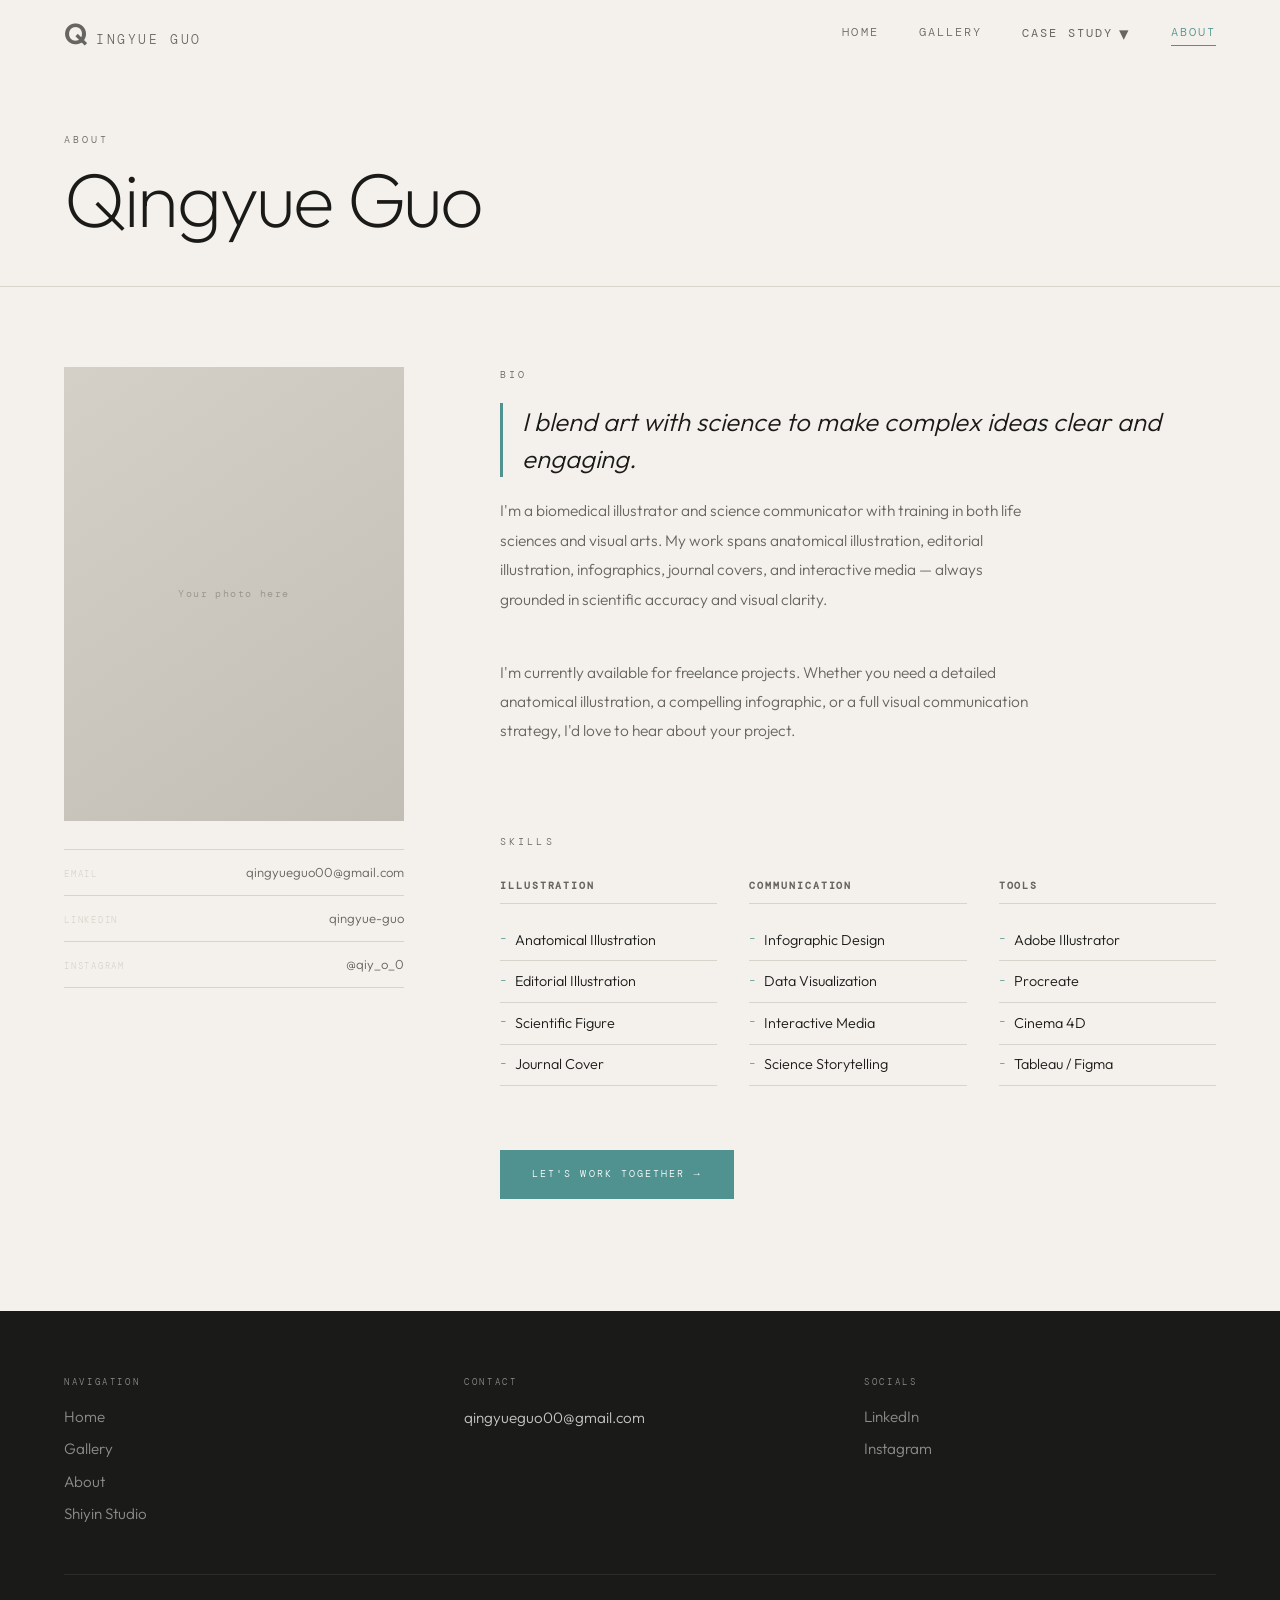
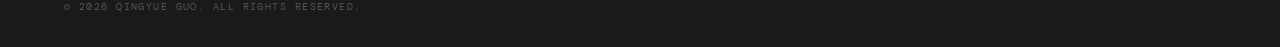
==== pages/about.html @ 1dd17741 "Initial push website frame" ====
<!DOCTYPE html>
<html lang="en">

<head>
    <meta charset="UTF-8" />
    <meta name="viewport" content="width=device-width, initial-scale=1.0" />
    <title>About — Qingyue Guo</title>
    <link rel="preconnect" href="https://fonts.googleapis.com">
    <link rel="preconnect" href="https://fonts.gstatic.com" crossorigin>
    <link
        href="https://fonts.googleapis.com/css2?family=Outfit:wght@200;300;400;500;600&family=DM+Mono:wght@300;400&display=swap"
        rel="stylesheet">
    <link rel="stylesheet" href="../style.css">
    <link rel="stylesheet" href="../about.css">
</head>

<body class="about-page">

    <!-- ══ NAV ══ -->
    <header id="site-header" class="scrolled">
        <div class="nav-logo">
            <a href="../index.html">Q</a>
            <span class="nav-name">ingyue Guo</span>
        </div>
        <nav class="nav-links">
            <a href="../index.html" class="nav-item">Home</a>
            <a href="gallery.html" class="nav-item">Gallery</a>
            <div class="nav-dropdown">
                <button class="nav-item dropdown-trigger" aria-expanded="false">
                    Case Study <span class="dropdown-arrow">▾</span>
                </button>
                <div class="dropdown-menu">
                    <a href="../process.html" class="dropdown-item">Comic</a>
                    <a href="gallery.html" class="dropdown-item">Infographic</a>
                    <a href="../process.html" class="dropdown-item">Portrait</a>
                    <a href="../process.html" class="dropdown-item">Journal Cover</a>
                </div>
            </div>
            <a href="about.html" class="nav-item active">About</a>
        </nav>
        <button class="nav-toggle" aria-label="Toggle menu">
            <span></span><span></span>
        </button>
    </header>

    <!-- ══ PAGE HEADER ══ -->
    <section class="page-header">
        <div class="page-header-inner">
            <div class="section-label">About</div>
            <h1 class="page-title">Qingyue Guo</h1>
        </div>
    </section>

    <!-- ══ MAIN: 2-col layout ══ -->
    <section class="about-main">
        <div class="about-layout">

            <!-- LEFT: photo -->
            <div class="about-photo reveal">
                <div class="photo-frame">
                    <!--
            Replace the div below with your photo:
            <img src="../images/portrait.jpg" alt="Qingyue Guo">
          -->
                    <div class="photo-placeholder">
                        <span>Your photo here</span>
                    </div>
                </div>
                <!-- small contact block under photo -->
                <div class="photo-contact">
                    <a href="mailto:qingyueguo00@gmail.com" class="contact-line">
                        <span class="contact-label">Email</span>
                        <span>qingyueguo00@gmail.com</span>
                    </a>
                    <a href="https://www.linkedin.com/in/qingyue-guo" target="_blank" class="contact-line">
                        <span class="contact-label">LinkedIn</span>
                        <span>qingyue-guo</span>
                    </a>
                    <a href="https://www.instagram.com/qiy_o_0/" target="_blank" class="contact-line">
                        <span class="contact-label">Instagram</span>
                        <span>@qiy_o_0</span>
                    </a>
                </div>
            </div>

            <!-- RIGHT: text -->
            <div class="about-content">

                <!-- Bio -->
                <div class="about-block reveal">
                    <div class="section-label">Bio</div>
                    <p class="about-lead">
                        I blend art with science to make complex ideas clear and engaging.
                    </p>
                    <p class="about-body">
                        I'm a biomedical illustrator and science communicator with training in both life sciences and
                        visual arts. My work spans anatomical illustration, editorial illustration, infographics,
                        journal covers, and interactive media — always grounded in scientific accuracy and visual
                        clarity.
                    </p>
                    <p class="about-body">
                        I'm currently available for freelance projects. Whether you need a detailed anatomical
                        illustration, a compelling infographic, or a full visual communication strategy, I'd love to
                        hear about your project.
                    </p>
                </div>

                <!-- Skills -->
                <div class="about-block reveal">
                    <div class="section-label">Skills</div>
                    <div class="skills-grid">
                        <div class="skill-group">
                            <h3 class="skill-group-title">Illustration</h3>
                            <ul class="skill-list">
                                <li>Anatomical Illustration</li>
                                <li>Editorial Illustration</li>
                                <li>Scientific Figure</li>
                                <li>Journal Cover</li>
                            </ul>
                        </div>
                        <div class="skill-group">
                            <h3 class="skill-group-title">Communication</h3>
                            <ul class="skill-list">
                                <li>Infographic Design</li>
                                <li>Data Visualization</li>
                                <li>Interactive Media</li>
                                <li>Science Storytelling</li>
                            </ul>
                        </div>
                        <div class="skill-group">
                            <h3 class="skill-group-title">Tools</h3>
                            <ul class="skill-list">
                                <li>Adobe Illustrator</li>
                                <li>Procreate</li>
                                <li>Cinema 4D</li>
                                <li>Tableau / Figma</li>
                            </ul>
                        </div>
                    </div>
                </div>

                <!-- CTA -->
                <div class="about-block reveal">
                    <a href="mailto:qingyueguo00@gmail.com" class="about-cta">
                        Let's work together →
                    </a>
                </div>

            </div>
        </div>
    </section>

    <!-- ══ FOOTER ══ -->
    <footer class="site-footer">
        <div class="footer-inner">
            <div class="footer-col">
                <div class="footer-label">Navigation</div>
                <nav class="footer-nav">
                    <a href="../index.html">Home</a>
                    <a href="gallery.html">Gallery</a>
                    <a href="about.html">About</a>
                    <a href="about.html">Shiyin Studio</a>
                </nav>
            </div>
            <div class="footer-col">
                <div class="footer-label">Contact</div>
                <a href="mailto:qingyueguo00@gmail.com" class="footer-email">qingyueguo00@gmail.com</a>
            </div>
            <div class="footer-col">
                <div class="footer-label">Socials</div>
                <div class="footer-socials">
                    <a href="https://www.linkedin.com/in/qingyue-guo" target="_blank">LinkedIn</a>
                    <a href="https://www.instagram.com/qiy_o_0/" target="_blank">Instagram</a>
                </div>
            </div>
        </div>
        <div class="footer-bottom">
            <span>© 2026 Qingyue Guo. All Rights Reserved.</span>
        </div>
    </footer>

    <script src="../script.js"></script>
</body>

</html>
---- style.css ----
/* ═══════════════════════════════════════════
   QINGYUE GUO — PORTFOLIO
   Font:   Outfit (sans-serif) + DM Mono
   Accent: #4f9290 (teal)
═══════════════════════════════════════════ */

/* ── RESET ── */
*,
*::before,
*::after {
  margin: 0;
  padding: 0;
  box-sizing: border-box;
}

:root {
  --paper: #F4F1EC;
  --ink: #1A1A18;
  --ink-mid: #666560;
  --ink-faint: #D8D4CC;
  --accent: #4f9290;
  --accent-dim: rgba(79, 146, 144, 0.15);

  --font-body: 'Outfit', system-ui, sans-serif;
  --font-mono: 'DM Mono', 'Courier New', monospace;

  --header-h: 68px;
  --ease: cubic-bezier(0.25, 0.46, 0.45, 0.94);
}

html {
  scroll-behavior: smooth;
}

body {
  background: var(--paper);
  color: var(--ink);
  font-family: var(--font-body);
  font-weight: 300;
  line-height: 1.6;
  overflow-x: hidden;
}

a {
  color: inherit;
  text-decoration: none;
}

img {
  display: block;
  width: 100%;
  height: 100%;
  object-fit: cover;
}

/* ──────────────────────────────────────────
   HEADER / NAV
────────────────────────────────────────── */
#site-header {
  position: fixed;
  top: 0;
  left: 0;
  right: 0;
  z-index: 100;
  height: var(--header-h);
  display: flex;
  align-items: center;
  justify-content: space-between;
  padding: 0 4rem;
  transition: background 0.45s var(--ease), backdrop-filter 0.45s var(--ease), border-color 0.45s;
  border-bottom: 1px solid transparent;
}

#site-header.scrolled {
  background: rgba(244, 241, 236, 0.9);
  backdrop-filter: blur(14px);
  -webkit-backdrop-filter: blur(14px);
  border-bottom-color: var(--ink-faint);
}

/* Logo */
.nav-logo {
  display: flex;
  align-items: baseline;
  gap: 0.55rem;
}

.nav-logo a {
  font-family: var(--font-body);
  font-size: 1.8rem;
  font-weight: 600;
  letter-spacing: -0.02em;
  color: #fff;
  transition: color 0.4s;
}

#site-header.scrolled .nav-logo a {
  color: var(--ink);
}

.nav-name {
  font-family: var(--font-mono);
  font-size: 0.8rem;
  letter-spacing: 0.2em;
  text-transform: uppercase;
  color: rgba(255, 255, 255, 0.5);
  transition: color 0.4s;
}

#site-header.scrolled .nav-name {
  color: var(--ink-mid);
}

/* Nav links */
.nav-links {
  display: flex;
  align-items: center;
  gap: 2.5rem;
}

/* ── 3 NAV STATES ── */

/* Default: visible but subdued */
.nav-item {
  font-family: var(--font-mono);
  font-size: 0.72rem;
  letter-spacing: 0.18em;
  text-transform: uppercase;
  color: rgba(255, 255, 255, 0.55);
  background: none;
  border: none;
  cursor: pointer;
  padding: 0;
  display: flex;
  align-items: center;
  gap: 0.35rem;
  position: relative;
  transition: color 0.25s;
}

/* Hover: white + underline in accent color */
.nav-item:hover {
  color: #fff;
}

.nav-item::after {
  content: '';
  position: absolute;
  bottom: -3px;
  left: 0;
  right: 0;
  height: 1px;
  background: var(--accent);
  transform: scaleX(0);
  transform-origin: left;
  transition: transform 0.25s var(--ease);
}

.nav-item:hover::after {
  transform: scaleX(1);
}

/* Active (current page): accent color + permanent underline */
.nav-item.active {
  color: var(--accent);
}

.nav-item.active::after {
  transform: scaleX(1);
}

/* -- Scrolled versions of the 3 states -- */
#site-header.scrolled .nav-item {
  color: var(--ink-mid);
}

#site-header.scrolled .nav-item:hover {
  color: var(--ink);
}

#site-header.scrolled .nav-item.active {
  color: var(--accent);
}

/* Dropdown arrow */
.dropdown-arrow {
  font-size: 1.2rem;
  transition: transform 0.3s var(--ease);
  display: inline-block;
}

.nav-dropdown.open .dropdown-arrow {
  transform: rotate(180deg);
}

/* Dropdown menu */
.nav-dropdown {
  position: relative;
}

.dropdown-menu {
  position: absolute;
  top: calc(100% + 14px);
  right: 0;
  min-width: 150px;
  background: var(--paper);
  border: 1px solid var(--ink-faint);
  padding: 0.4rem 0;
  opacity: 0;
  pointer-events: none;
  transform: translateY(-6px);
  transition: opacity 0.2s var(--ease), transform 0.2s var(--ease);
}

.nav-dropdown.open .dropdown-menu {
  opacity: 1;
  pointer-events: all;
  transform: translateY(0);
}

.dropdown-item {
  display: block;
  padding: 0.65rem 1.2rem;
  font-family: var(--font-mono);
  font-size: 0.65rem;
  letter-spacing: 0.15em;
  text-transform: uppercase;
  color: var(--ink-mid);
  transition: color 0.2s, padding-left 0.2s;
}

.dropdown-item:hover {
  color: var(--accent);
  padding-left: 1.5rem;
}

/* Mobile toggle */
.nav-toggle {
  display: none;
  flex-direction: column;
  gap: 5px;
  background: none;
  border: none;
  cursor: pointer;
  padding: 4px;
}

.nav-toggle span {
  display: block;
  width: 22px;
  height: 1px;
  background: #fff;
  transition: background 0.4s, transform 0.3s;
}

#site-header.scrolled .nav-toggle span {
  background: var(--ink);
}

/* ──────────────────────────────────────────
   HERO
────────────────────────────────────────── */
.hero {
  position: relative;
  width: 100%;
  height: 100vh;
  min-height: 600px;
  display: flex;
  align-items: flex-end;
  overflow: hidden;
}

.hero-image-container {
  position: absolute;
  inset: 0;
  z-index: 0;
}

/* Placeholder until you add your image */
.hero-image-placeholder {
  width: 100%;
  height: 100%;
  background: linear-gradient(135deg, #1e2a2a 0%, #2d1f1a 100%);
  display: flex;
  flex-direction: column;
  align-items: center;
  justify-content: center;
  gap: 0.6rem;
}

.placeholder-hint {
  font-family: var(--font-mono);
  font-size: 0.8rem;
  letter-spacing: 0.15em;
  color: rgba(255, 255, 255, 0.25);
}

.placeholder-sub {
  font-family: var(--font-mono);
  font-size: 0.6rem;
  letter-spacing: 0.1em;
  color: rgba(255, 255, 255, 0.12);
}

/* Real image fills the container */
.hero-image-container img {
  width: 100%;
  height: 100%;
  object-fit: cover;
  object-position: center;
}

/* Gradient: lets top nav show, darkens bottom for text legibility */
.hero-overlay {
  position: absolute;
  inset: 0;
  background: linear-gradient(to bottom,
      rgba(10, 10, 8, 0.2) 0%,
      rgba(10, 10, 8, 0.0) 35%,
      rgba(10, 10, 8, 0.45) 70%,
      rgba(10, 10, 8, 0.75) 100%);
}

.hero-content {
  position: relative;
  z-index: 2;
  padding: 0 4rem 5.5rem;
  opacity: 0;
  animation: fadeUp 0.9s 0.25s var(--ease) forwards;
}

@keyframes fadeUp {
  from {
    opacity: 0;
    transform: translateY(18px);
  }

  to {
    opacity: 1;
    transform: translateY(0);
  }
}

.hero-title {
  font-family: var(--font-body);
  font-size: clamp(3.5rem, 8vw, 7.5rem);
  font-weight: 300;
  line-height: 1;
  margin-left: -0.05em;
  letter-spacing: -0.03em;
  color: #fff;
  margin-bottom: 1.8rem;
}

.hero-sub {
  font-family: var(--font-mono);
  font-size: 0.75rem;
  letter-spacing: 0.2em;
  text-transform: uppercase;
  color: rgba(255, 255, 255, 0.75);
  margin-bottom: 2.5rem;
}

.hero-cta {
  display: inline-flex;
  align-items: center;
  gap: 0.8rem;
  font-family: var(--font-mono);
  font-size: 0.75rem;
  letter-spacing: 0.2em;
  text-transform: uppercase;
  color: #fff;
  border: 1px solid rgba(255, 255, 255, 0.35);
  padding: 0.85rem 1.8rem;
  transition: background 0.3s, border-color 0.3s, color 0.3s;
}

.hero-cta:hover {
  background: var(--accent);
  border-color: var(--accent);
  color: #fff;
}

/* Scroll hint */
.hero-scroll-hint {
  position: absolute;
  bottom: 2.5rem;
  right: 4rem;
  z-index: 2;
  display: flex;
  flex-direction: column;
  align-items: center;
  gap: 0.5rem;
  opacity: 0;
  animation: fadeUp 0.9s 0.8s var(--ease) forwards;
}

.hero-scroll-hint span {
  font-family: var(--font-mono);
  font-size: 0.52rem;
  letter-spacing: 0.3em;
  text-transform: uppercase;
  color: rgba(255, 255, 255, 0.35);
  writing-mode: vertical-rl;
}

.scroll-line {
  width: 1px;
  height: 48px;
  background: linear-gradient(to bottom, rgba(255, 255, 255, 0.3), transparent);
  animation: scrollPulse 2s 1.2s ease-in-out infinite;
}

@keyframes scrollPulse {

  0%,
  100% {
    opacity: 0.4;
    transform: scaleY(1);
  }

  50% {
    opacity: 1;
    transform: scaleY(0.65);
  }
}

/* ──────────────────────────────────────────
   GALLERY SECTION
────────────────────────────────────────── */
.section-gallery {
  padding: 6rem 4rem;
}

.section-header {
  display: flex;
  align-items: baseline;
  justify-content: space-between;
  padding-top: 1.2rem;
  border-top: 1px solid var(--ink-faint);
  margin-bottom: 2.5rem;
}

.section-label {
  font-family: var(--font-mono);
  font-size: 0.65rem;
  letter-spacing: 0.3em;
  text-transform: uppercase;
  color: var(--ink-mid);
}

.section-title {
  font-size: 1.6rem;
  font-weight: 300;
  letter-spacing: -0.02em;
}

.section-link {
  font-family: var(--font-mono);
  font-size: 0.58rem;
  letter-spacing: 0.2em;
  text-transform: uppercase;
  color: var(--ink-mid);
  transition: color 0.2s;
}

.section-link:hover {
  color: var(--accent);
}

/* ── GALLERY GRID — 3 / 2 / 1 columns ── */
.gallery-grid {
  display: grid;
  grid-template-columns: repeat(3, 1fr);
  gap: 1.2rem;
}

/* All cards uniform square-ish */
.gallery-card {
  position: relative;
  overflow: hidden;
  aspect-ratio: 4 / 3;
  cursor: pointer;
  background: #c8c3bb;
}

/* ── PLACEHOLDER ── */
.card-placeholder {
  width: 100%;
  height: 100%;
  background: linear-gradient(145deg, #d2cdc5 0%, #bfbab2 100%);
  display: flex;
  flex-direction: column;
  align-items: center;
  justify-content: center;
  gap: 0.8rem;
  position: relative;
}

/* Number badge via ::before */
.card-placeholder::before {
  content: attr(data-n);
  font-family: var(--font-mono);
  font-size: 3rem;
  font-weight: 300;
  color: rgba(26, 26, 24, 0.12);
  letter-spacing: -0.02em;
  line-height: 1;
}

/* Thin cross-hair lines for visual interest */
.card-placeholder::after {
  content: '';
  position: absolute;
  inset: 0;
  background:
    linear-gradient(to right, transparent calc(50% - 0.5px), rgba(26, 26, 24, 0.06) calc(50% - 0.5px), rgba(26, 26, 24, 0.06) calc(50% + 0.5px), transparent calc(50% + 0.5px)),
    linear-gradient(to bottom, transparent calc(50% - 0.5px), rgba(26, 26, 24, 0.06) calc(50% - 0.5px), rgba(26, 26, 24, 0.06) calc(50% + 0.5px), transparent calc(50% + 0.5px));
}

/* Image inside card — fills card & scales on hover */
.card-image {
  width: 100%;
  height: 100%;
  overflow: hidden;
}

.card-image img {
  width: 100%;
  height: 100%;
  object-fit: cover;
  transform: scale(1.04);
  transition: transform 0.65s var(--ease);
}

.gallery-card:hover .card-image img {
  transform: scale(1);
}

/* ── CARD OVERLAY — slides up on hover ── */
.card-overlay {
  position: absolute;
  inset: 0;
  display: flex;
  flex-direction: column;
  justify-content: flex-end;
  padding: 1.4rem 1.2rem;
  background: linear-gradient(to top, rgba(10, 10, 8, 0.78) 0%, rgba(10, 10, 8, 0.0) 55%);
  opacity: 0;
  transition: opacity 0.32s var(--ease);
}

.gallery-card:hover .card-overlay {
  opacity: 1;
}

/* Left accent bar that slides in */
.card-overlay::before {
  content: '';
  position: absolute;
  left: 0;
  top: 30%;
  bottom: 0;
  width: 3px;
  background: var(--accent);
  transform: scaleY(0);
  transform-origin: bottom;
  transition: transform 0.35s 0.05s var(--ease);
}

.gallery-card:hover .card-overlay::before {
  transform: scaleY(1);
}

.card-type {
  font-family: var(--font-mono);
  font-size: 0.62rem;
  letter-spacing: 0.25em;
  text-transform: uppercase;
  color: var(--accent);
  display: block;
  margin-bottom: 0.4rem;
  transform: translateY(6px);
  transition: transform 0.3s var(--ease);
}

.gallery-card:hover .card-type {
  transform: translateY(0);
}

.card-title {
  font-size: 1.15rem;
  font-weight: 400;
  line-height: 1.35;
  color: #fff;
  transform: translateY(6px);
  transition: transform 0.3s 0.04s var(--ease);
  margin-bottom: 0.7rem;
}

.gallery-card:hover .card-title {
  transform: translateY(0);
}

.card-link {
  font-family: var(--font-mono);
  font-size: 0.55rem;
  letter-spacing: 0.18em;
  text-transform: uppercase;
  color: rgba(255, 255, 255, 0.6);
  opacity: 0;
  transition: opacity 0.25s 0.08s var(--ease), color 0.2s;
  align-self: flex-start;
}

.gallery-card:hover .card-link {
  opacity: 1;
}

.card-link:hover {
  color: var(--accent);
}

/* ──────────────────────────────────────────
   ABOUT SECTION
────────────────────────────────────────── */
.section-about {
  padding: 5rem 4rem;
  border-top: 1px solid var(--ink-faint);
}

.about-inner {
  display: grid;
  grid-template-columns: 1fr 1fr;
  gap: 6rem;
  align-items: start;
}

.about-quote {
  font-size: clamp(1.25rem, 2vw, 1.8rem);
  font-weight: 300;
  font-style: italic;
  line-height: 1.45;
  color: var(--ink);
  margin: 1rem 0 1.5rem;
  border-left: 3px solid var(--accent);
  padding-left: 1.2rem;
}

.about-body {
  font-size: 1rem;
  font-weight: 300;
  line-height: 1.9;
  color: var(--ink-mid);
  margin-bottom: 1.5rem;
  max-width: 46ch;
}

.text-link {
  font-family: var(--font-mono);
  font-size: 0.6rem;
  letter-spacing: 0.2em;
  text-transform: uppercase;
  color: var(--ink-mid);
  display: inline-flex;
  align-items: center;
  gap: 0.5rem;
  transition: color 0.2s, gap 0.2s;
}

.text-link:hover {
  color: var(--accent);
  gap: 0.9rem;
}

.services-list {
  list-style: none;
  margin-top: 1rem;
}

.services-list li {
  font-size: 0.95rem;
  font-weight: 300;
  padding: 0.85rem 0;
  border-bottom: 1px solid var(--ink-faint);
  color: var(--ink);
  display: flex;
  align-items: center;
  gap: 0.6rem;
  transition: color 0.2s, padding-left 0.2s;
  cursor: default;
}

.services-list li::before {
  content: '–';
  color: var(--accent);
  font-family: var(--font-mono);
  font-size: 0.75rem;
}

.services-list li:hover {
  color: var(--accent);
  padding-left: 0.4rem;
}

/* ──────────────────────────────────────────
   FOOTER
────────────────────────────────────────── */
.site-footer {
  background: var(--ink);
  color: var(--paper);
  padding: 4rem 4rem 2rem;
}

.footer-inner {
  display: grid;
  grid-template-columns: repeat(3, 1fr);
  gap: 3rem;
  padding-bottom: 3rem;
  border-bottom: 1px solid rgba(255, 255, 255, 0.08);
}

.footer-label {
  font-family: var(--font-mono);
  font-size: 0.55rem;
  letter-spacing: 0.3em;
  text-transform: uppercase;
  color: rgba(255, 255, 255, 0.5);
  margin-bottom: 1rem;
}

.footer-email {
  font-size: 0.95rem;
  font-weight: 300;
  color: rgba(255, 255, 255, 0.75);
  transition: color 0.2s;
}

.footer-email:hover {
  color: var(--accent);
}

.footer-nav,
.footer-socials {
  display: flex;
  flex-direction: column;
  gap: 0.5rem;
}

.footer-nav a,
.footer-socials a {
  font-size: 0.95rem;
  font-weight: 300;
  color: rgba(255, 255, 255, 0.5);
  transition: color 0.2s;
}

.footer-nav a:hover,
.footer-socials a:hover {
  color: var(--accent);
}

.footer-bottom {
  padding-top: 1.5rem;
  font-family: var(--font-mono);
  font-size: 0.6rem;
  letter-spacing: 0.15em;
  text-transform: uppercase;
  color: rgba(255, 255, 255, 0.3);
}

/* ──────────────────────────────────────────
   SCROLL REVEAL UTILITY
────────────────────────────────────────── */
.reveal {
  opacity: 0;
  transform: translateY(22px);
  transition: opacity 0.7s var(--ease), transform 0.7s var(--ease);
}

.reveal.visible {
  opacity: 1;
  transform: translateY(0);
}

/* ──────────────────────────────────────────
   RESPONSIVE
────────────────────────────────────────── */

/* Tablet: 2 columns */
@media (max-width: 1024px) {
  #site-header {
    padding: 0 2rem;
  }

  .hero-content {
    padding: 0 2rem 4rem;
  }

  .hero-scroll-hint {
    right: 2rem;
  }

  .section-gallery {
    padding: 5rem 2rem;
  }

  .gallery-grid {
    grid-template-columns: repeat(2, 1fr);
  }

  .section-about {
    padding: 4rem 2rem;
  }

  .about-inner {
    grid-template-columns: 1fr;
    gap: 3rem;
  }

  .site-footer {
    padding: 3rem 2rem 2rem;
  }

  .footer-inner {
    grid-template-columns: 1fr 1fr;
  }
}

/* Mobile: 1 column */
@media (max-width: 640px) {
  .nav-links {
    display: none;
  }

  .nav-toggle {
    display: flex;
  }

  /* Mobile nav open */
  .nav-links.open {
    display: flex;
    flex-direction: column;
    position: fixed;
    inset: 0;
    top: var(--header-h);
    background: var(--paper);
    padding: 3rem 2rem;
    gap: 1.8rem;
    z-index: 99;
  }

  .nav-links.open .nav-item {
    font-size: 1.6rem;
    font-weight: 300;
    font-family: var(--font-body);
    color: var(--ink);
    letter-spacing: -0.01em;
    text-transform: none;
  }

  .nav-links.open .nav-item::after {
    display: none;
  }

  .nav-links.open .nav-item.active {
    color: var(--accent);
  }

  .hero-title {
    font-size: clamp(3rem, 13vw, 5rem);
  }

  .gallery-grid {
    grid-template-columns: 1fr;
  }

  .gallery-card {
    aspect-ratio: 4/3;
  }

  .section-header {
    flex-wrap: wrap;
    gap: 0.5rem;
  }

  .footer-inner {
    grid-template-columns: 1fr;
  }
}
---- about.css ----
/* ═══════════════════════════════════════════
   ABOUT PAGE
═══════════════════════════════════════════ */

/* Header always dark on this page */
.about-page #site-header .nav-logo a,
.about-page #site-header .nav-name,
.about-page #site-header .nav-item { color: var(--ink-mid); }
.about-page #site-header .nav-item:hover { color: var(--ink); }
.about-page #site-header .nav-item.active { color: var(--accent); }
.about-page #site-header .nav-toggle span { background: var(--ink); }

/* ── PAGE HEADER ── */
.page-header {
  padding: calc(var(--header-h) + 4rem) 4rem 3rem;
  border-bottom: 1px solid var(--ink-faint);
}

.page-title {
  font-size: clamp(2.5rem, 6vw, 5rem);
  font-weight: 200;
  letter-spacing: -0.03em;
  line-height: 1;
  margin-top: 0.8rem;
}

/* ── MAIN LAYOUT ── */
.about-main { padding: 5rem 4rem 7rem; }

.about-layout {
  display: grid;
  grid-template-columns: 340px 1fr;
  gap: 6rem;
  align-items: start;
}

/* ── LEFT: PHOTO ── */
.about-photo { position: sticky; top: calc(var(--header-h) + 2rem); }

.photo-frame {
  width: 100%;
  aspect-ratio: 3 / 4;
  overflow: hidden;
  background: var(--ink-faint);
  margin-bottom: 1.8rem;
}

.photo-frame img {
  width: 100%; height: 100%; object-fit: cover;
}

.photo-placeholder {
  width: 100%; height: 100%;
  display: flex; align-items: center; justify-content: center;
  background: linear-gradient(145deg, #d4cfc7, #c2bdb5);
}

.photo-placeholder span {
  font-family: var(--font-mono);
  font-size: 0.6rem; letter-spacing: 0.15em;
  color: rgba(26,26,24,0.3);
}

/* Contact lines under photo */
.photo-contact {
  display: flex; flex-direction: column; gap: 0;
  border-top: 1px solid var(--ink-faint);
}

.contact-line {
  display: flex; justify-content: space-between; align-items: baseline;
  padding: 0.75rem 0;
  border-bottom: 1px solid var(--ink-faint);
  font-size: 0.82rem; font-weight: 300;
  color: var(--ink-mid);
  transition: color 0.2s;
  gap: 1rem;
}

.contact-line:hover { color: var(--accent); }

.contact-label {
  font-family: var(--font-mono);
  font-size: 0.55rem; letter-spacing: 0.2em; text-transform: uppercase;
  color: var(--ink-faint);
  flex-shrink: 0;
}

/* ── RIGHT: CONTENT ── */
.about-content {
  display: flex; flex-direction: column; gap: 4rem;
}

.about-block { display: flex; flex-direction: column; gap: 1.2rem; }

.about-lead {
  font-size: clamp(1.2rem, 2vw, 1.6rem);
  font-weight: 300;
  line-height: 1.45;
  color: var(--ink);
  border-left: 3px solid var(--accent);
  padding-left: 1.2rem;
  font-style: italic;
}

.about-body {
  font-size: 0.97rem; font-weight: 300;
  line-height: 1.9; color: var(--ink-mid);
  max-width: 55ch;
}

/* ── SKILLS GRID ── */
.skills-grid {
  display: grid;
  grid-template-columns: repeat(3, 1fr);
  gap: 2rem;
  margin-top: 0.5rem;
}

.skill-group-title {
  font-family: var(--font-mono);
  font-size: 0.6rem; letter-spacing: 0.2em; text-transform: uppercase;
  color: var(--ink-mid);
  margin-bottom: 1rem;
  padding-bottom: 0.6rem;
  border-bottom: 1px solid var(--ink-faint);
}

.skill-list {
  list-style: none;
  display: flex; flex-direction: column; gap: 0;
}

.skill-list li {
  font-size: 0.9rem; font-weight: 300;
  padding: 0.55rem 0;
  border-bottom: 1px solid var(--ink-faint);
  color: var(--ink);
  display: flex; align-items: center; gap: 0.5rem;
}

.skill-list li::before {
  content: '–';
  color: var(--accent);
  font-family: var(--font-mono);
  font-size: 0.7rem;
  flex-shrink: 0;
}

/* ── CTA ── */
.about-cta {
  display: inline-flex; align-items: center;
  font-family: var(--font-mono);
  font-size: 0.65rem; letter-spacing: 0.2em; text-transform: uppercase;
  color: #fff;
  background: var(--accent);
  padding: 1rem 2rem;
  transition: opacity 0.25s;
  align-self: flex-start;
}
.about-cta:hover { opacity: 0.82; }

/* ── RESPONSIVE ── */
@media (max-width: 1024px) {
  .about-main { padding: 4rem 2rem 6rem; }
  .about-layout {
    grid-template-columns: 260px 1fr;
    gap: 4rem;
  }
  .skills-grid { grid-template-columns: repeat(2, 1fr); }
}

@media (max-width: 768px) {
  .page-header { padding: calc(var(--header-h) + 3rem) 2rem 2.5rem; }
  .about-layout {
    grid-template-columns: 1fr;
    gap: 3rem;
  }
  .about-photo { position: static; }
  .photo-frame { max-width: 320px; }
  .skills-grid { grid-template-columns: repeat(2, 1fr); }
}

@media (max-width: 480px) {
  .skills-grid { grid-template-columns: 1fr; }
}
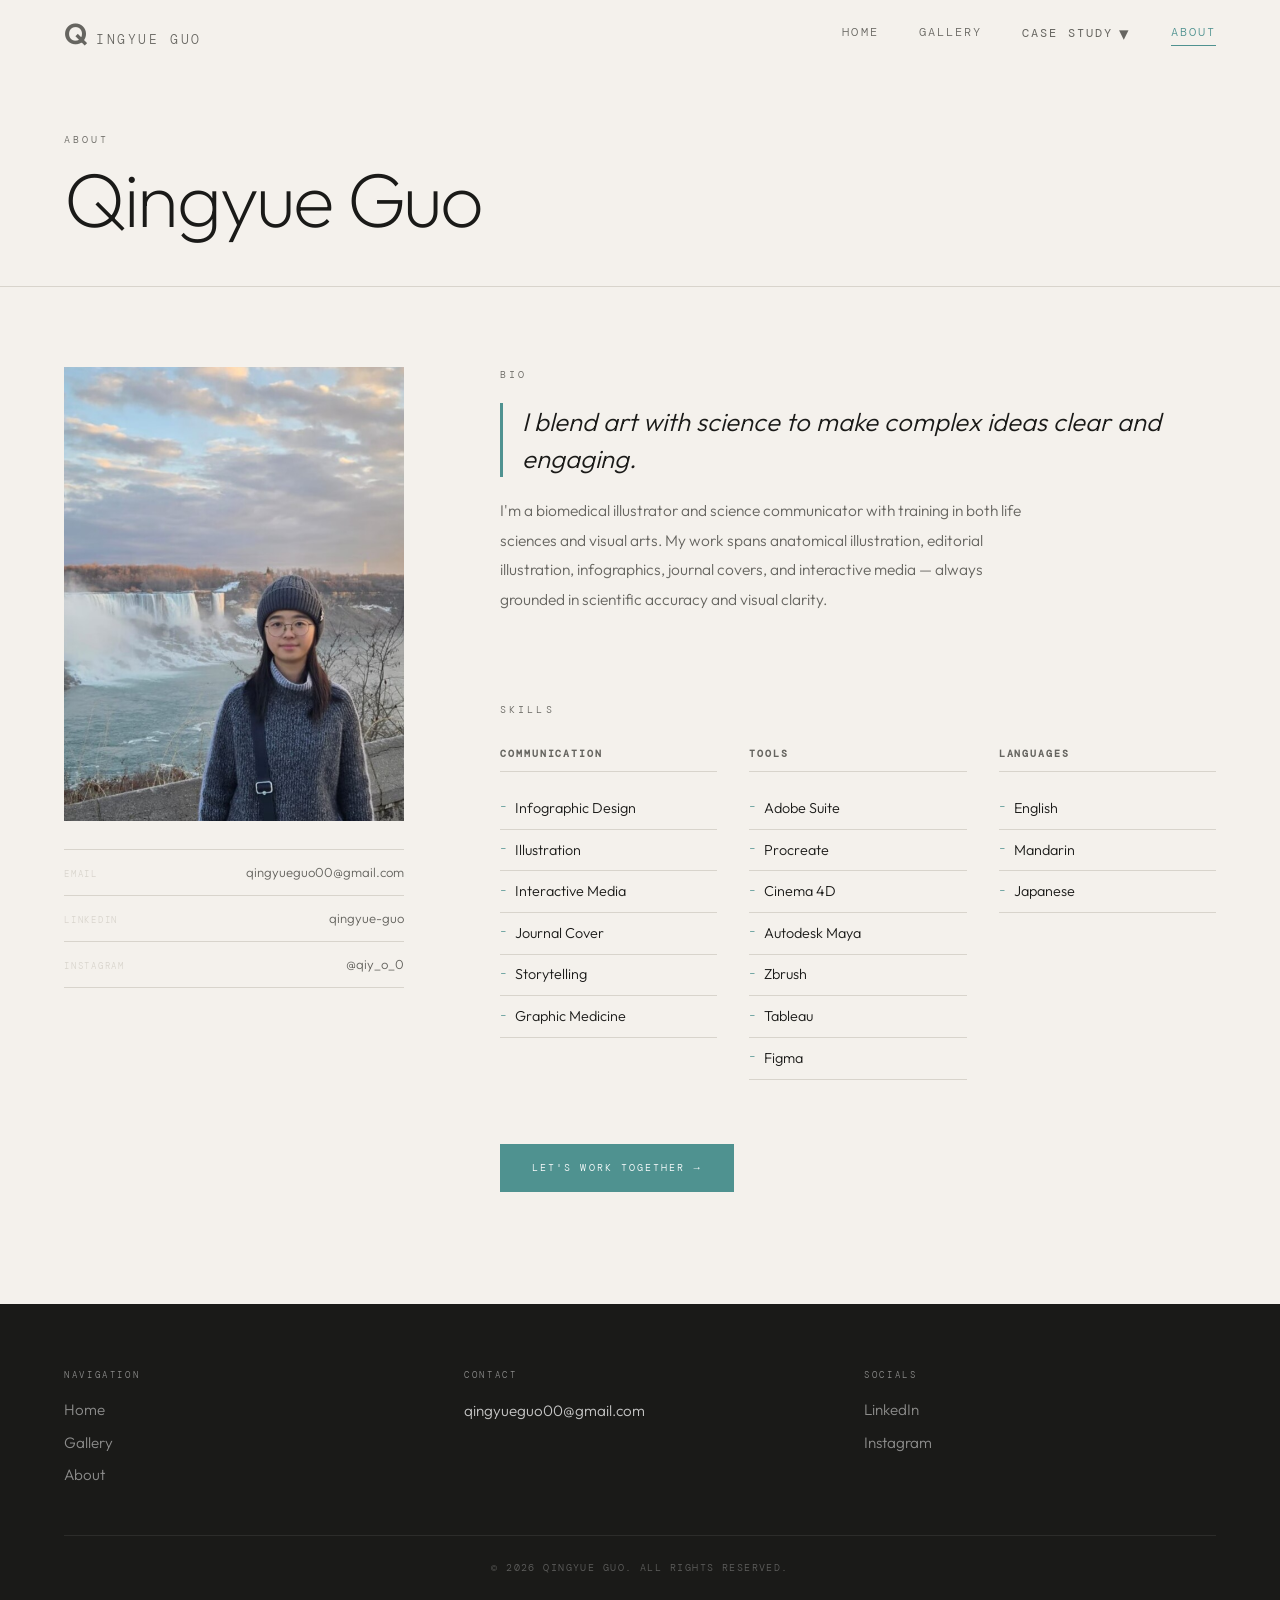
==== commit 3eea5ace: "0301 Updates - Updated Home page - Updated About page - Added images - Minor edits" ====
--- a/pages/about.html
+++ b/pages/about.html
@@ -30,7 +30,6 @@
                     Case Study <span class="dropdown-arrow">▾</span>
                 </button>
                 <div class="dropdown-menu">
-                    <a href="../process.html" class="dropdown-item">Comic</a>
                     <a href="gallery.html" class="dropdown-item">Infographic</a>
                     <a href="../process.html" class="dropdown-item">Portrait</a>
                     <a href="../process.html" class="dropdown-item">Journal Cover</a>
@@ -58,13 +57,7 @@
             <!-- LEFT: photo -->
             <div class="about-photo reveal">
                 <div class="photo-frame">
-                    <!--
-            Replace the div below with your photo:
-            <img src="../images/portrait.jpg" alt="Qingyue Guo">
-          -->
-                    <div class="photo-placeholder">
-                        <span>Your photo here</span>
-                    </div>
+                <img src="../images/photo.png" alt="photo">
                 </div>
                 <!-- small contact block under photo -->
                 <div class="photo-contact">
@@ -98,11 +91,6 @@
                         journal covers, and interactive media — always grounded in scientific accuracy and visual
                         clarity.
                     </p>
-                    <p class="about-body">
-                        I'm currently available for freelance projects. Whether you need a detailed anatomical
-                        illustration, a compelling infographic, or a full visual communication strategy, I'd love to
-                        hear about your project.
-                    </p>
                 </div>
 
                 <!-- Skills -->
@@ -110,30 +98,34 @@
                     <div class="section-label">Skills</div>
                     <div class="skills-grid">
                         <div class="skill-group">
-                            <h3 class="skill-group-title">Illustration</h3>
-                            <ul class="skill-list">
-                                <li>Anatomical Illustration</li>
-                                <li>Editorial Illustration</li>
-                                <li>Scientific Figure</li>
-                                <li>Journal Cover</li>
-                            </ul>
-                        </div>
-                        <div class="skill-group">
                             <h3 class="skill-group-title">Communication</h3>
                             <ul class="skill-list">
                                 <li>Infographic Design</li>
-                                <li>Data Visualization</li>
+                                <li>Illustration</li>
                                 <li>Interactive Media</li>
-                                <li>Science Storytelling</li>
+                                <li>Journal Cover</li>
+                                <li>Storytelling</li>
+                                <li>Graphic Medicine</li>
                             </ul>
                         </div>
                         <div class="skill-group">
                             <h3 class="skill-group-title">Tools</h3>
                             <ul class="skill-list">
-                                <li>Adobe Illustrator</li>
+                                <li>Adobe Suite</li>
                                 <li>Procreate</li>
                                 <li>Cinema 4D</li>
-                                <li>Tableau / Figma</li>
+                                <li>Autodesk Maya</li>
+                                <li>Zbrush</li>
+                                <li>Tableau</li>
+                                <li>Figma</li>
+                            </ul>
+                        </div>
+                        <div class="skill-group">
+                            <h3 class="skill-group-title">Languages</h3>
+                            <ul class="skill-list">
+                                <li>English</li>
+                                <li>Mandarin</li>
+                                <li>Japanese</li>
                             </ul>
                         </div>
                     </div>
@@ -159,7 +151,6 @@
                     <a href="../index.html">Home</a>
                     <a href="gallery.html">Gallery</a>
                     <a href="about.html">About</a>
-                    <a href="about.html">Shiyin Studio</a>
                 </nav>
             </div>
             <div class="footer-col">
--- a/style.css
+++ b/style.css
@@ -263,7 +263,7 @@
 .hero {
   position: relative;
   width: 100%;
-  height: 100vh;
+  height: 108vh;
   min-height: 600px;
   display: flex;
   align-items: flex-end;
@@ -274,32 +274,6 @@
   position: absolute;
   inset: 0;
   z-index: 0;
-}
-
-/* Placeholder until you add your image */
-.hero-image-placeholder {
-  width: 100%;
-  height: 100%;
-  background: linear-gradient(135deg, #1e2a2a 0%, #2d1f1a 100%);
-  display: flex;
-  flex-direction: column;
-  align-items: center;
-  justify-content: center;
-  gap: 0.6rem;
-}
-
-.placeholder-hint {
-  font-family: var(--font-mono);
-  font-size: 0.8rem;
-  letter-spacing: 0.15em;
-  color: rgba(255, 255, 255, 0.25);
-}
-
-.placeholder-sub {
-  font-family: var(--font-mono);
-  font-size: 0.6rem;
-  letter-spacing: 0.1em;
-  color: rgba(255, 255, 255, 0.12);
 }
 
 /* Real image fills the container */
@@ -307,7 +281,7 @@
   width: 100%;
   height: 100%;
   object-fit: cover;
-  object-position: center;
+  object-position: right center;
 }
 
 /* Gradient: lets top nav show, darkens bottom for text legibility */
@@ -577,7 +551,7 @@
   font-size: 0.62rem;
   letter-spacing: 0.25em;
   text-transform: uppercase;
-  color: var(--accent);
+  color: white;
   display: block;
   margin-bottom: 0.4rem;
   transform: translateY(6px);
@@ -704,6 +678,97 @@
 }
 
 /* ──────────────────────────────────────────
+   LIGHTBOX
+────────────────────────────────────────── */
+.lightbox {
+  position: fixed;
+  inset: 0;
+  z-index: 200;
+  display: flex;
+  align-items: center;
+  justify-content: center;
+  opacity: 0;
+  pointer-events: none;
+  transition: opacity 0.35s var(--ease);
+}
+
+.lightbox.open {
+  opacity: 1;
+  pointer-events: all;
+}
+
+.lightbox-backdrop {
+  position: absolute;
+  inset: 0;
+  background: rgba(10, 10, 8, 0.92);
+  cursor: zoom-out;
+}
+
+.lightbox-content {
+  position: relative;
+  z-index: 1;
+  display: flex;
+  flex-direction: column;
+  align-items: center;
+  max-width: 90vw;
+  max-height: 90vh;
+  transform: scale(0.94);
+  transition: transform 0.35s var(--ease);
+}
+
+.lightbox.open .lightbox-content {
+  transform: scale(1);
+}
+
+.lightbox-img {
+  display: block;
+  max-width: 88vw;
+  max-height: 80vh;
+  width: auto;
+  height: auto;
+  object-fit: contain;
+  box-shadow: 0 24px 80px rgba(0, 0, 0, 0.6);
+}
+
+.lightbox-caption {
+  margin-top: 1rem;
+  font-family: var(--font-mono);
+  font-size: 0.62rem;
+  letter-spacing: 0.25em;
+  text-transform: uppercase;
+  color: rgba(255, 255, 255, 0.45);
+  text-align: center;
+}
+
+.lightbox-close {
+  position: absolute;
+  top: -2.5rem;
+  right: 0;
+  background: none;
+  border: none;
+  color: rgba(255, 255, 255, 0.55);
+  font-size: 1.1rem;
+  cursor: pointer;
+  padding: 0.3rem 0.5rem;
+  line-height: 1;
+  transition: color 0.2s;
+}
+
+.lightbox-close:hover {
+  color: #fff;
+}
+
+/* card-link as button reset */
+button.card-link {
+  background: none;
+  border: none;
+  cursor: pointer;
+  padding: 0;
+  text-align: left;
+}
+
+
+/* ──────────────────────────────────────────
    FOOTER
 ────────────────────────────────────────── */
 .site-footer {
@@ -767,6 +832,7 @@
   letter-spacing: 0.15em;
   text-transform: uppercase;
   color: rgba(255, 255, 255, 0.3);
+  text-align: center;
 }
 
 /* ──────────────────────────────────────────
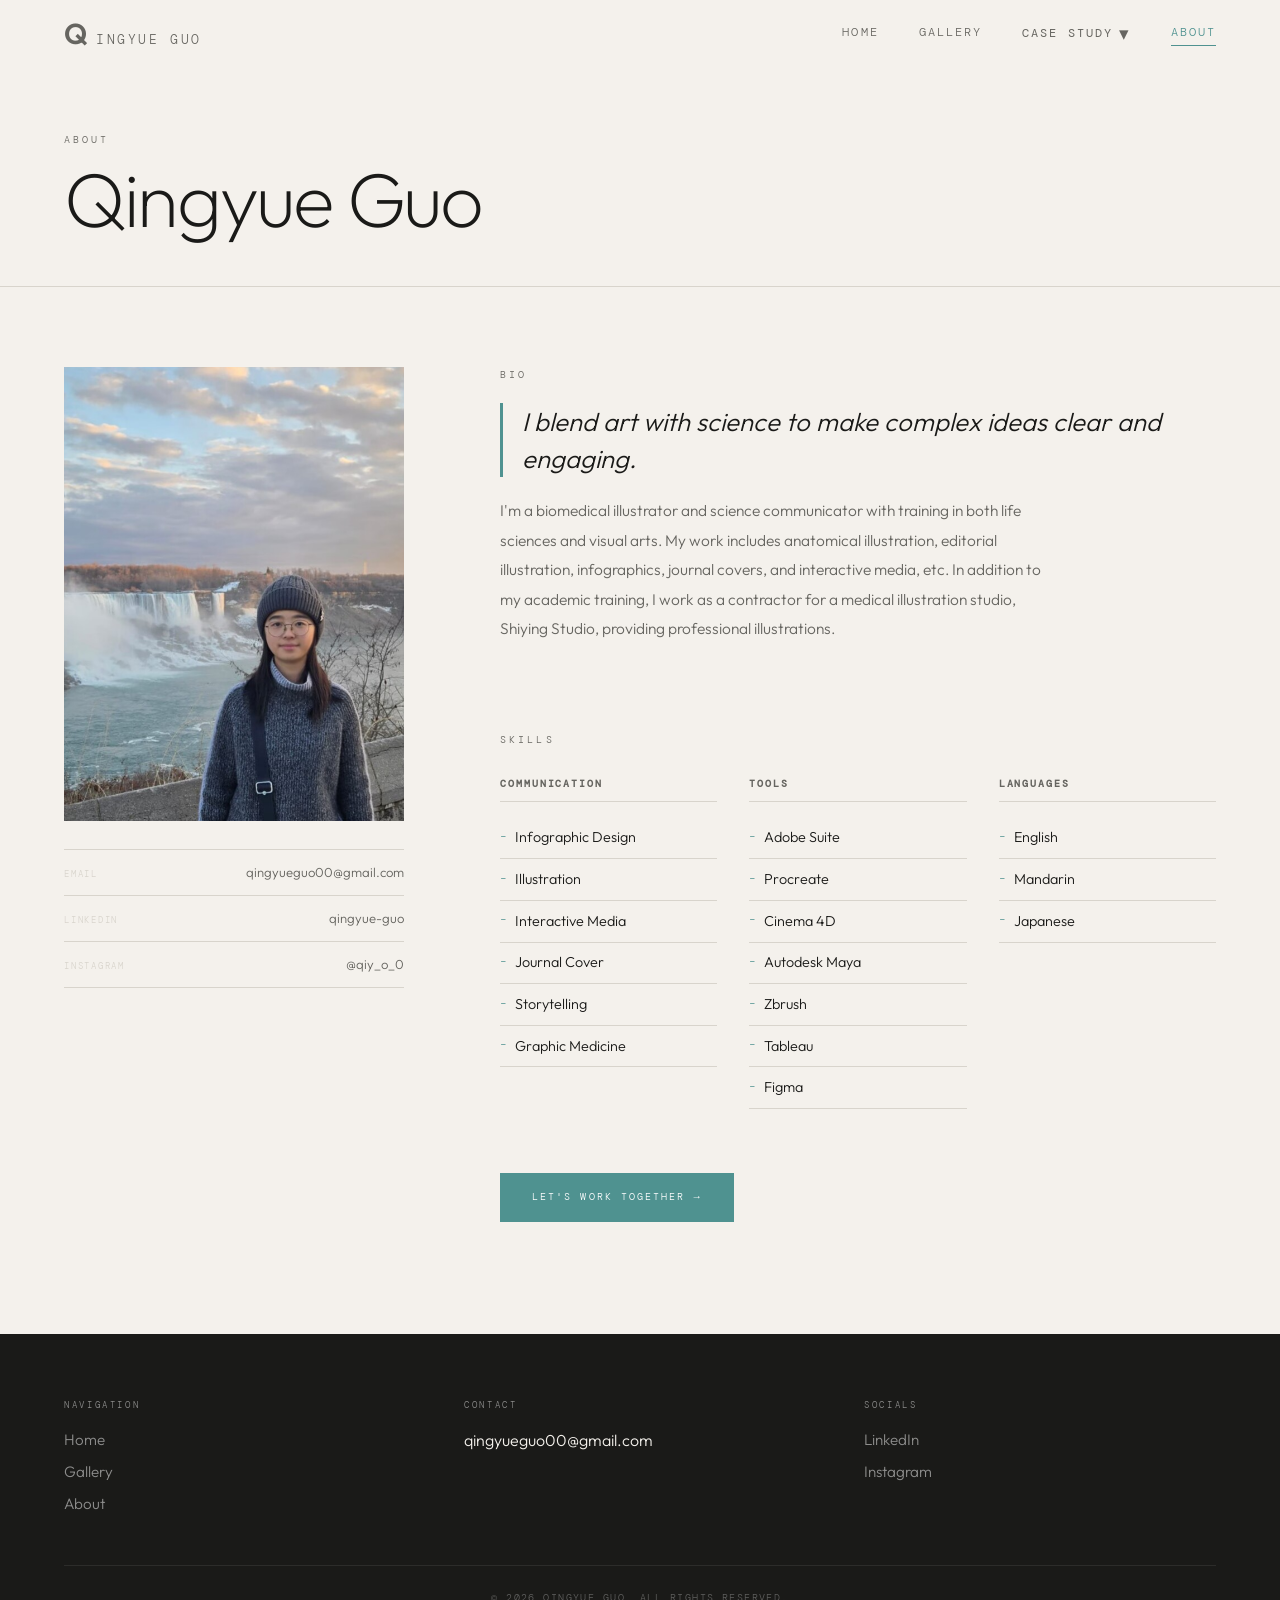
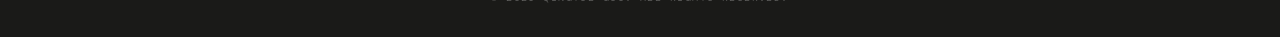
==== commit d49a89c5: "Adding shiying studio section - added shiying studio section - removed link to mailbox - fixed typo" ====
--- a/pages/about.html
+++ b/pages/about.html
@@ -30,9 +30,9 @@
                     Case Study <span class="dropdown-arrow">▾</span>
                 </button>
                 <div class="dropdown-menu">
-                    <a href="gallery.html" class="dropdown-item">Infographic</a>
-                    <a href="../process.html" class="dropdown-item">Portrait</a>
-                    <a href="../process.html" class="dropdown-item">Journal Cover</a>
+                    <a href="case1.html" class="dropdown-item">Neuroanatomical Portrait</a>
+                    <a href="case2.html" class="dropdown-item">Infographic - Molvis</a>
+                    <a href="case3.html" class="dropdown-item">Journal Cover</a>
                 </div>
             </div>
             <a href="about.html" class="nav-item active">About</a>
@@ -57,7 +57,7 @@
             <!-- LEFT: photo -->
             <div class="about-photo reveal">
                 <div class="photo-frame">
-                <img src="../images/photo.png" alt="photo">
+                    <img src="../images/photo.png" alt="photo">
                 </div>
                 <!-- small contact block under photo -->
                 <div class="photo-contact">
@@ -87,9 +87,9 @@
                     </p>
                     <p class="about-body">
                         I'm a biomedical illustrator and science communicator with training in both life sciences and
-                        visual arts. My work spans anatomical illustration, editorial illustration, infographics,
-                        journal covers, and interactive media — always grounded in scientific accuracy and visual
-                        clarity.
+                        visual arts. My work includes anatomical illustration, editorial illustration, infographics,
+                        journal covers, and interactive media, etc. In addition to my academic training, I work as a contractor for a medical illustration studio,
+                        Shiying Studio, providing professional illustrations.
                     </p>
                 </div>
 
@@ -155,7 +155,7 @@
             </div>
             <div class="footer-col">
                 <div class="footer-label">Contact</div>
-                <a href="mailto:qingyueguo00@gmail.com" class="footer-email">qingyueguo00@gmail.com</a>
+                <p>qingyueguo00@gmail.com</p>
             </div>
             <div class="footer-col">
                 <div class="footer-label">Socials</div>
--- a/style.css
+++ b/style.css
@@ -263,7 +263,7 @@
 .hero {
   position: relative;
   width: 100%;
-  height: 108vh;
+  height: 110vh;
   min-height: 600px;
   display: flex;
   align-items: flex-end;
@@ -281,6 +281,7 @@
   width: 100%;
   height: 100%;
   object-fit: cover;
+  object-position: center 30%;
   object-position: right center;
 }
 
@@ -910,6 +911,7 @@
     position: fixed;
     inset: 0;
     top: var(--header-h);
+    height: calc(100vh - var(--header-h));
     background: var(--paper);
     padding: 3rem 2rem;
     gap: 1.8rem;
@@ -933,6 +935,31 @@
     color: var(--accent);
   }
 
+  .dropdown-menu {
+    position: static;
+    transform: none;
+    opacity: 1;
+    pointer-events: all;
+    border: none;
+    padding: 0 0 0 1rem;
+    background: transparent;
+    display: none;
+  }
+
+  .nav-dropdown.open .dropdown-menu {
+    display: block;
+  }
+
+  .dropdown-item {
+    font-size: 1.2rem;
+    font-weight: 300;
+    font-family: var(--font-body);
+    color: var(--ink-mid);
+    letter-spacing: -0.01em;
+    text-transform: none;
+    padding: 0.4rem 0;
+  }
+
   .hero-title {
     font-size: clamp(3rem, 13vw, 5rem);
   }
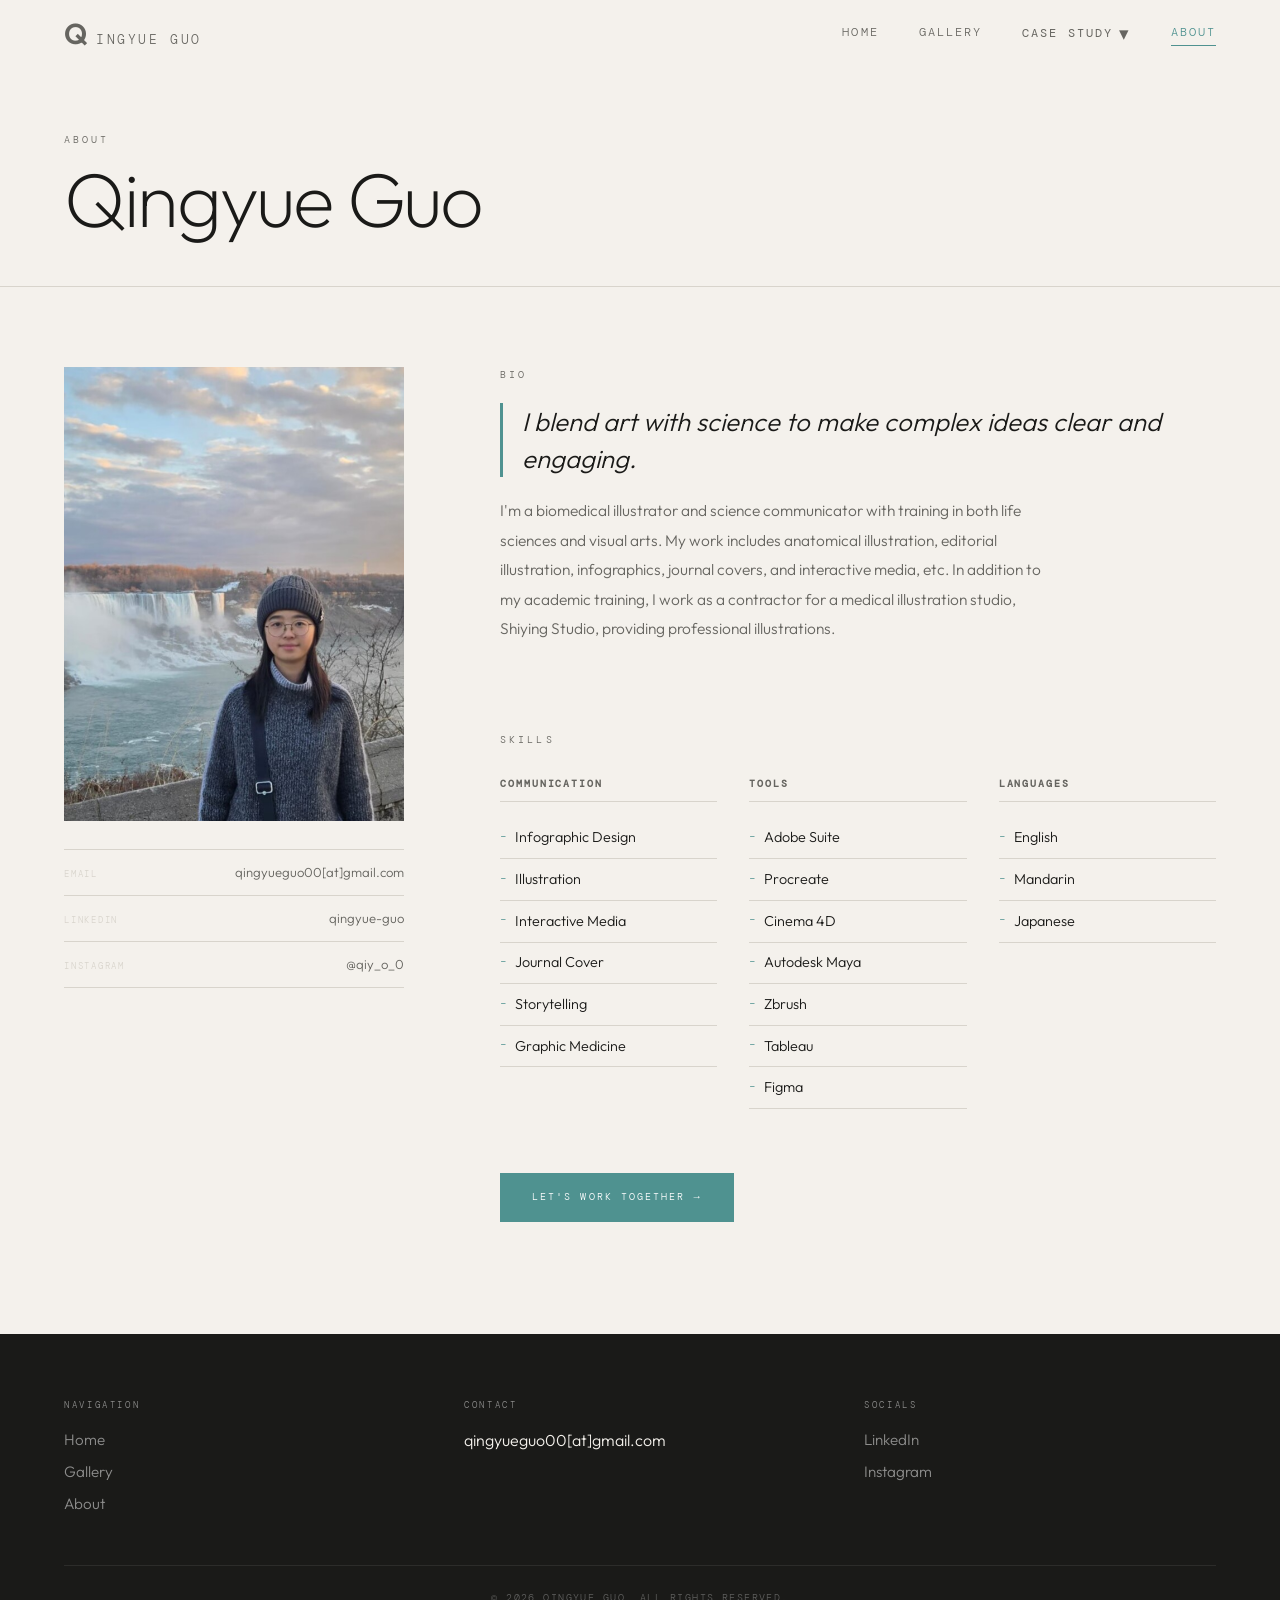
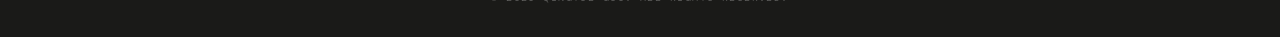
==== commit 9e1c88d3: "adjusted email address" ====
--- a/pages/about.html
+++ b/pages/about.html
@@ -61,10 +61,10 @@
                 </div>
                 <!-- small contact block under photo -->
                 <div class="photo-contact">
-                    <a href="mailto:qingyueguo00@gmail.com" class="contact-line">
+                    <p class="contact-line">
                         <span class="contact-label">Email</span>
-                        <span>qingyueguo00@gmail.com</span>
-                    </a>
+                        <span>qingyueguo00[at]gmail.com</span>
+                    </p>
                     <a href="https://www.linkedin.com/in/qingyue-guo" target="_blank" class="contact-line">
                         <span class="contact-label">LinkedIn</span>
                         <span>qingyue-guo</span>
@@ -155,7 +155,7 @@
             </div>
             <div class="footer-col">
                 <div class="footer-label">Contact</div>
-                <p>qingyueguo00@gmail.com</p>
+                <p>qingyueguo00[at]gmail.com</p>
             </div>
             <div class="footer-col">
                 <div class="footer-label">Socials</div>
